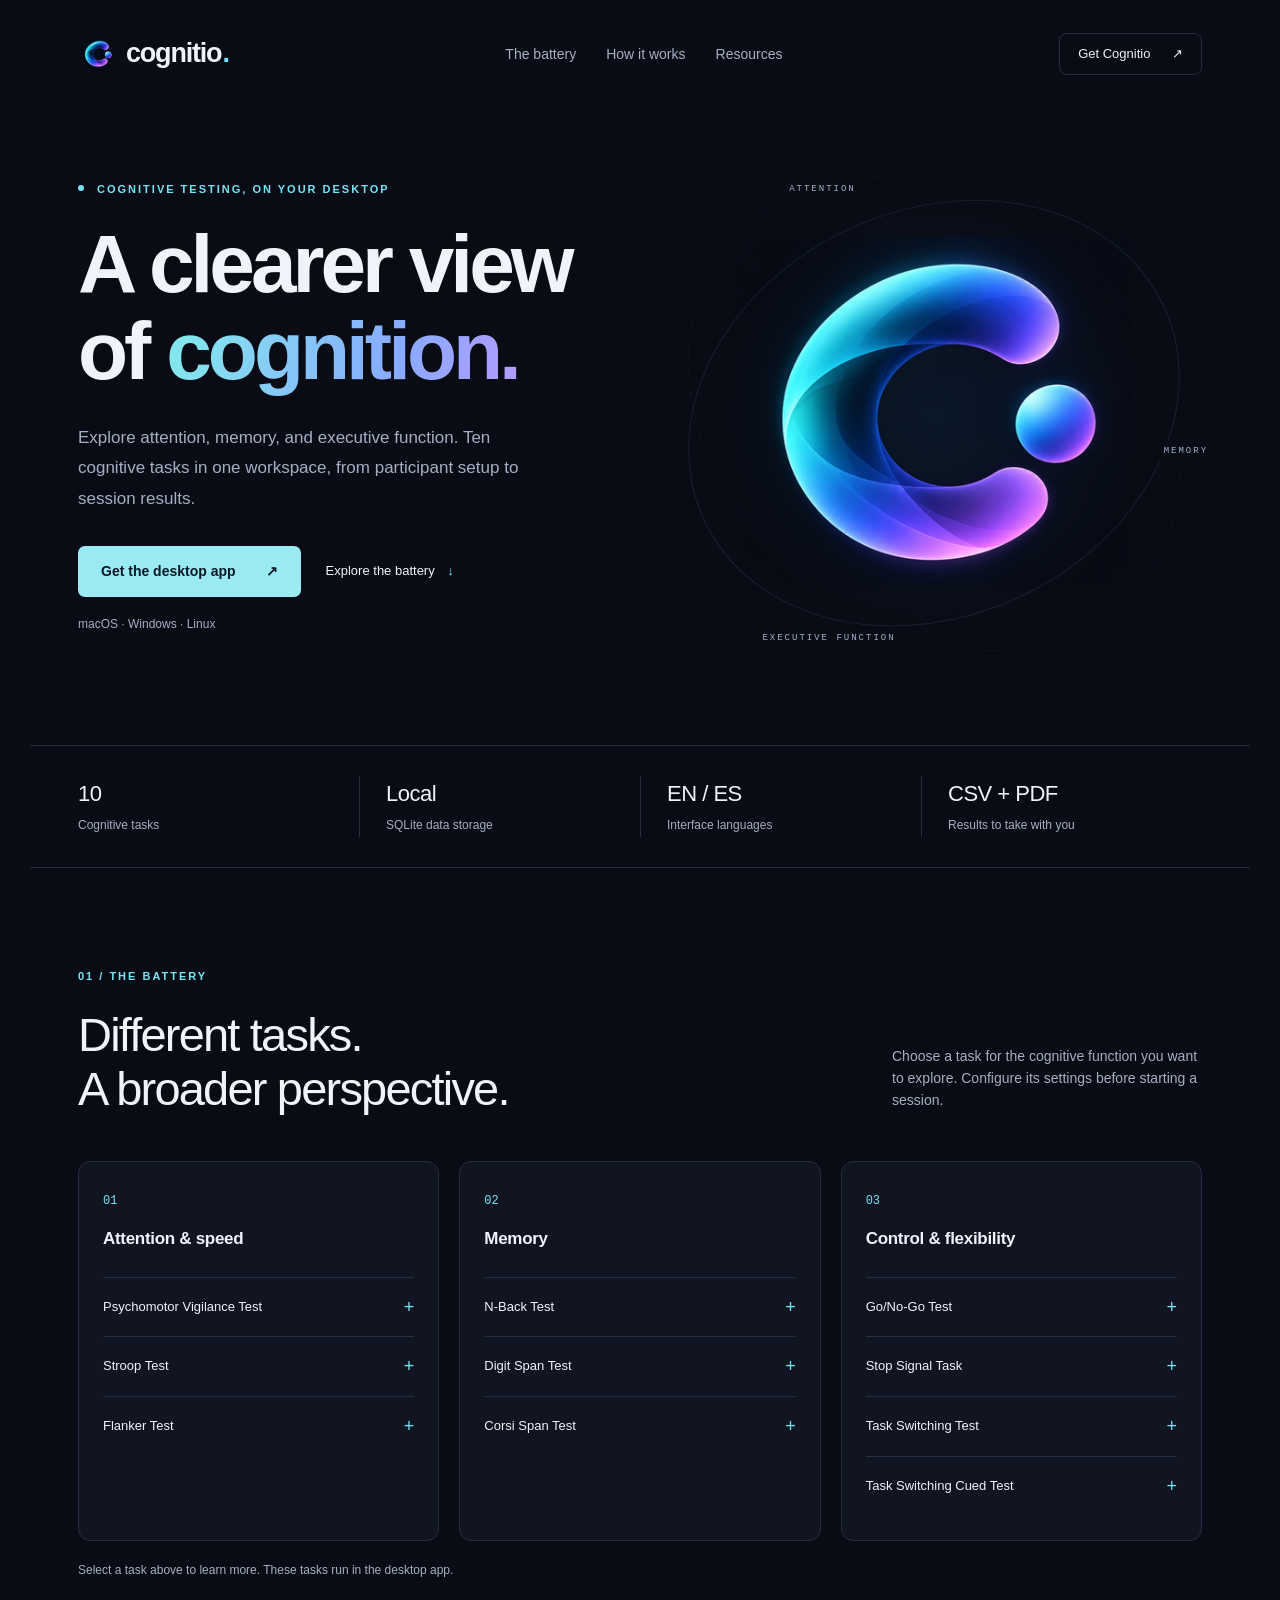
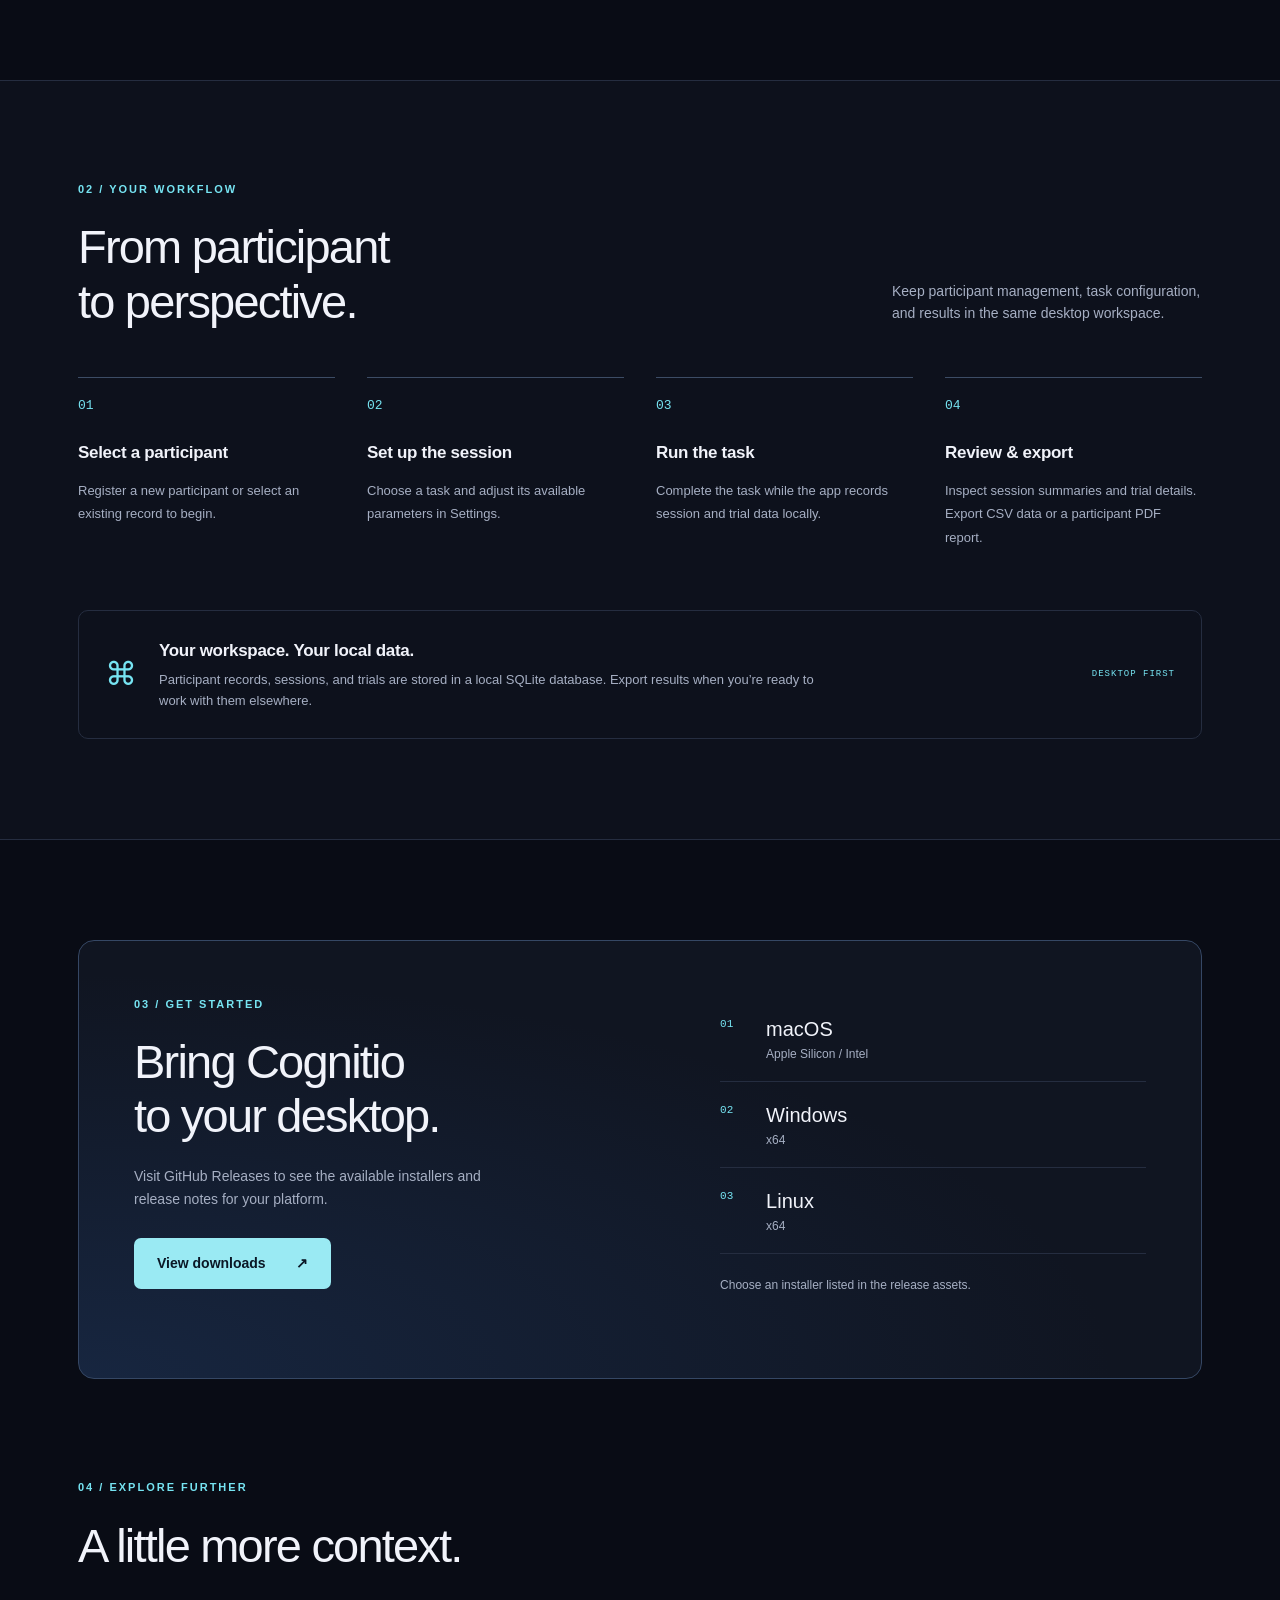
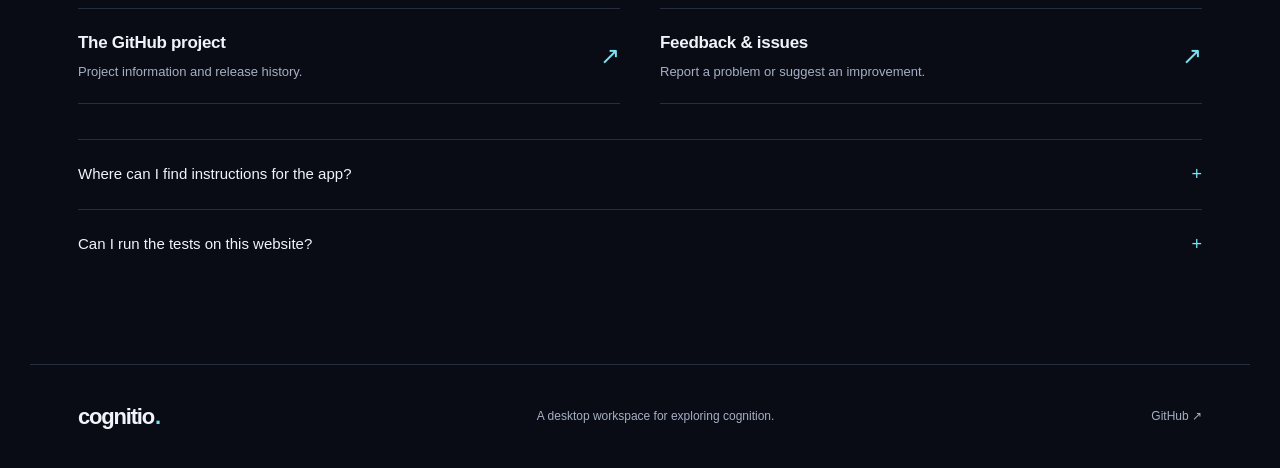
==== index.html @ a2404432 "Create Cognitio website" ====
<!doctype html>
<!-- Public Cognitio overview; the desktop application runs separately. -->
<html lang="en">
  <head>
    <meta charset="UTF-8">
    <meta name="viewport" content="width=device-width, initial-scale=1">
    <meta name="theme-color" content="#090c15">
    <meta name="description" content="Cognitio is a desktop cognitive test battery with ten tasks, configurable sessions, local data storage, and CSV and PDF exports.">
    <meta property="og:title" content="Cognitio — Explore cognition">
    <meta property="og:description" content="Ten cognitive tasks. One desktop workspace. Explore attention, memory, and executive function with Cognitio.">
    <meta property="og:type" content="website">
    <meta property="og:image" content="https://kvongruenigen.github.io/cognitio/assets/opengraph.png">
    <meta name="twitter:card" content="summary_large_image">
    <link rel="icon" href="assets/favicon.ico">
    <link rel="apple-touch-icon" href="assets/apple-touch-icon.png">
    <link rel="stylesheet" href="styles.css">
    <title>Cognitio — Explore cognition</title>
  </head>
  <body>
    <a class="skip-link" href="#main">Skip to content</a>
    <header class="site-header wrap">
      <a class="brand" href="#" aria-label="Cognitio home"><img src="assets/cognitio-mark.png" width="40" height="40" alt="">cognitio<span class="brand-dot">.</span></a>
      <nav aria-label="Main navigation">
        <a href="#tests">The battery</a>
        <a href="#workflow">How it works</a>
        <a href="#resources">Resources</a>
      </nav>
      <a class="header-cta" href="#download">Get Cognitio <span aria-hidden="true">↗</span></a>
    </header>

    <main id="main">
      <section class="hero wrap" aria-labelledby="hero-title">
        <div class="hero-copy">
          <p class="eyebrow"><span class="status-dot" aria-hidden="true"></span> Cognitive testing, on your desktop</p>
          <h1 id="hero-title">A clearer view<br>of <span>cognition.</span></h1>
          <p class="hero-description">Explore attention, memory, and executive function. Ten cognitive tasks in one workspace, from participant setup to session results.</p>
          <div class="actions"><a class="button primary" href="#download">Get the desktop app <span aria-hidden="true">↗</span></a><a class="text-link" href="#tests">Explore the battery <span aria-hidden="true">↓</span></a></div>
          <p class="platform-note">macOS · Windows · Linux</p>
        </div>
        <div class="hero-art">
          <div class="orbit orbit-one"></div><div class="orbit orbit-two"></div>
          <img src="assets/cognitio-mark.png" width="512" height="512" alt="Cognitio's fluid cyan, blue, and violet C mark" fetchpriority="high">
          <span class="art-label label-top">ATTENTION</span><span class="art-label label-right">MEMORY</span><span class="art-label label-bottom">EXECUTIVE FUNCTION</span>
        </div>
      </section>

      <div class="facts wrap" aria-label="App highlights">
        <div><strong>10</strong><span>Cognitive tasks</span></div>
        <div><strong>Local</strong><span>SQLite data storage</span></div>
        <div><strong>EN / ES</strong><span>Interface languages</span></div>
        <div><strong>CSV + PDF</strong><span>Results to take with you</span></div>
      </div>

      <section class="section wrap" id="tests" aria-labelledby="tests-title">
        <div class="section-heading"><div><p class="eyebrow">01 / The battery</p><h2 id="tests-title">Different tasks.<br>A broader perspective.</h2></div><p>Choose a task for the cognitive function you want to explore. Configure its settings before starting a session.</p></div>
        <div class="task-groups">
          <article class="task-group"><div class="group-heading"><span class="group-number">01</span><h3>Attention &amp; speed</h3></div>
            <details><summary>Psychomotor Vigilance Test <span>PVT</span></summary><p>Measures sustained attention and reaction speed over time.</p></details>
            <details><summary>Stroop Test <span>STROOP</span></summary><p>Assesses interference control and executive attention.</p></details>
            <details><summary>Flanker Test <span>FLANKER</span></summary><p>Assesses selective attention and conflict resolution.</p></details>
          </article>
          <article class="task-group"><div class="group-heading"><span class="group-number">02</span><h3>Memory</h3></div>
            <details><summary>N-Back Test <span>N-BACK</span></summary><p>Measures online updating in working memory.</p></details>
            <details><summary>Digit Span Test <span>DIGIT SPAN</span></summary><p>Evaluates verbal working-memory span capacity.</p></details>
            <details><summary>Corsi Span Test <span>CORSI</span></summary><p>Assesses visuospatial short-term memory span.</p></details>
          </article>
          <article class="task-group"><div class="group-heading"><span class="group-number">03</span><h3>Control &amp; flexibility</h3></div>
            <details><summary>Go/No-Go Test <span>GO / NO-GO</span></summary><p>Assesses response inhibition and impulse control.</p></details>
            <details><summary>Stop Signal Task <span>STOP SIGNAL</span></summary><p>Measures the ability to cancel an initiated response.</p></details>
            <details><summary>Task Switching Test <span>SWITCHING</span></summary><p>Evaluates cognitive flexibility between task rules.</p></details>
            <details><summary>Task Switching Cued Test <span>CUED</span></summary><p>Measures cue-driven reconfiguration of task sets.</p></details>
          </article>
        </div>
        <p class="section-note">Select a task above to learn more. These tasks run in the desktop app.</p>
      </section>

      <section class="workflow-section" id="workflow" aria-labelledby="workflow-title"><div class="wrap section">
        <div class="section-heading"><div><p class="eyebrow">02 / Your workflow</p><h2 id="workflow-title">From participant<br>to perspective.</h2></div><p>Keep participant management, task configuration, and results in the same desktop workspace.</p></div>
        <ol class="workflow">
          <li><span class="step">01</span><h3>Select a participant</h3><p>Register a new participant or select an existing record to begin.</p></li>
          <li><span class="step">02</span><h3>Set up the session</h3><p>Choose a task and adjust its available parameters in Settings.</p></li>
          <li><span class="step">03</span><h3>Run the task</h3><p>Complete the task while the app records session and trial data locally.</p></li>
          <li><span class="step">04</span><h3>Review &amp; export</h3><p>Inspect session summaries and trial details. Export CSV data or a participant PDF report.</p></li>
        </ol>
        <div class="data-note"><span class="data-symbol" aria-hidden="true">⌘</span><div><h3>Your workspace. Your local data.</h3><p>Participant records, sessions, and trials are stored in a local SQLite database. Export results when you’re ready to work with them elsewhere.</p></div><span class="data-tag">DESKTOP FIRST</span></div>
      </div></section>

      <section class="section wrap" id="download" aria-labelledby="download-title">
        <div class="download-panel"><div><p class="eyebrow">03 / Get started</p><h2 id="download-title">Bring Cognitio<br>to your desktop.</h2><p>Visit GitHub Releases to see the available installers and release notes for your platform.</p><a class="button primary" href="https://github.com/kvongruenigen/cognitio/releases">View downloads <span aria-hidden="true">↗</span></a></div><div class="platforms" aria-label="Desktop platforms"><div><span aria-hidden="true">01</span><strong>macOS</strong><span>Apple Silicon / Intel</span></div><div><span aria-hidden="true">02</span><strong>Windows</strong><span>x64</span></div><div><span aria-hidden="true">03</span><strong>Linux</strong><span>x64</span></div><p>Choose an installer listed in the release assets.</p></div></div>
      </section>

      <section class="resources wrap" id="resources" aria-labelledby="resources-title">
        <div><p class="eyebrow">04 / Explore further</p><h2 id="resources-title">A little more context.</h2></div>
        <div class="resource-links"><a href="https://github.com/kvongruenigen/cognitio"><div><h3>The GitHub project</h3><p>Project information and release history.</p></div><span aria-hidden="true">↗</span></a><a href="https://github.com/kvongruenigen/cognitio/issues"><div><h3>Feedback &amp; issues</h3><p>Report a problem or suggest an improvement.</p></div><span aria-hidden="true">↗</span></a></div>
        <details class="faq"><summary>Where can I find instructions for the app?</summary><p>Open Help in the desktop app for the User Guide and Test Descriptions. Start by selecting a participant, then choose a task from the Tests screen.</p></details>
        <details class="faq"><summary>Can I run the tests on this website?</summary><p>The cognitive tasks run in the Cognitio desktop app. This website introduces the app and links to its releases.</p></details>
      </section>
    </main>
    <footer class="footer wrap"><a class="brand" href="#">cognitio<span class="brand-dot">.</span></a><p>A desktop workspace for exploring cognition.</p><a href="https://github.com/kvongruenigen/cognitio">GitHub <span aria-hidden="true">↗</span></a></footer>
  </body>
</html>
---- styles.css ----
/* Standalone GitHub Pages presentation, independent of the Electron renderer. */
:root { color-scheme: dark; --bg: #090c15; --panel: #101521; --text: #f1f3fa; --muted: #a6afc3; --line: #252d40; --cyan: #76e4f2; }
* { box-sizing: border-box; }
html { scroll-behavior: smooth; scroll-padding-top: 24px; }
body { margin: 0; background: var(--bg); color: var(--text); font-family: -apple-system, BlinkMacSystemFont, "Segoe UI", sans-serif; line-height: 1.6; }
a { color: inherit; text-decoration: none; }
button, a, summary { -webkit-tap-highlight-color: transparent; }
a:focus-visible, summary:focus-visible { outline: 2px solid var(--cyan); outline-offset: 6px; border-radius: 4px; }
a:hover { color: var(--cyan); }
img { max-width: 100%; height: auto; }
.wrap { max-width: 1220px; margin-inline: auto; padding-inline: 48px; }
.skip-link { position: absolute; top: -100px; left: 20px; z-index: 10; padding: 12px 20px; background: var(--text); color: var(--bg); }
.skip-link:focus { top: 12px; }
.site-header { min-height: 108px; display: flex; align-items: center; justify-content: space-between; gap: 28px; }
.brand { display: inline-flex; align-items: center; gap: 8px; font-size: 27px; font-weight: 700; letter-spacing: -1.2px; }
.brand-dot { color: var(--cyan); margin-left: -7px; }
.brand img { width: 40px; }
nav { display: flex; gap: 30px; font-size: 14px; color: var(--muted); }
.header-cta { padding: 10px 18px; border: 1px solid var(--line); border-radius: 8px; font-size: 13px; }
.header-cta span { margin-left: 18px; }
.hero { display: grid; grid-template-columns: 1.1fr 1fr; align-items: center; min-height: 580px; padding-top: 38px; padding-bottom: 64px; }
.eyebrow { font-size: 11px; font-weight: 600; text-transform: uppercase; letter-spacing: 2px; color: var(--cyan); margin: 0 0 22px; }
.status-dot { display: inline-block; height: 6px; width: 6px; border-radius: 50%; background: var(--cyan); margin-right: 8px; vertical-align: 2px; }
h1 { font-size: clamp(48px, 6.5vw, 82px); line-height: 1.06; letter-spacing: -4px; margin: 0 0 28px; font-weight: 600; }
h1 span { background: linear-gradient(105deg, #83e5ee 8%, #88abff 65%, #b39bff); color: transparent; background-clip: text; }
.hero-description { max-width: 450px; font-size: 17px; line-height: 1.8; color: var(--muted); margin: 0 0 32px; }
.actions { display: flex; gap: 25px; align-items: center; flex-wrap: wrap; }
.button { display: inline-flex; justify-content: center; align-items: center; gap: 30px; padding: 14px 23px; border-radius: 7px; font-size: 14px; font-weight: 600; }
.primary { background: #9aeaf3; color: #0a1725; transition: background .2s, transform .2s; }
.primary:hover { background: #c0f6fc; color: #0a1725; transform: translateY(-2px); }
.text-link { font-size: 13px; }
.text-link span { padding-left: 9px; color: var(--cyan); }
.platform-note { font-size: 12px; color: var(--muted); margin-top: 18px; }
.hero-art { position: relative; aspect-ratio: 1; display: grid; place-items: center; isolation: isolate; }
.hero-art::before { content: ""; position: absolute; inset: 10%; background: radial-gradient(ellipse, #16416050, transparent 70%); z-index: -1; }
.hero-art img { width: 88%; z-index: 1; }
.orbit { position: absolute; border: 1px solid #26355288; border-radius: 50%; width: 95%; height: 95%; transform: rotate(-25deg) scaleY(.8); }
.orbit-two { width: 100%; height: 100%; transform: rotate(40deg) scaleY(.8); border-style: dashed; opacity: .5; }
.art-label { position: absolute; font: 9px ui-monospace, SFMono-Regular, monospace; letter-spacing: 2px; color: #a1b2cd; padding: 6px 10px; background: var(--bg); z-index: 2; }
.label-top { top: 6%; left: 21%; }
.label-right { right: -3%; top: 55%; }
.label-bottom { bottom: 6%; left: 16%; }
.facts { display: grid; grid-template-columns: repeat(4, 1fr); padding-block: 30px; border-block: 1px solid var(--line); }
.facts div { padding-left: 26px; border-left: 1px solid var(--line); }
.facts div:first-child { border: 0; padding-left: 0; }
.facts strong { display: block; font-size: 22px; font-weight: 500; letter-spacing: -.5px; }
.facts span { font-size: 12px; color: var(--muted); }
.section { padding-top: 100px; padding-bottom: 100px; }
.section-heading { display: flex; justify-content: space-between; gap: 60px; align-items: flex-end; margin-bottom: 45px; }
h2 { font-size: clamp(32px, 4vw, 47px); font-weight: 500; line-height: 1.15; letter-spacing: -1.8px; margin: 0; }
.section-heading > p { max-width: 310px; color: var(--muted); font-size: 14px; margin: 0 0 4px; }
.task-groups { display: grid; grid-template-columns: repeat(3, 1fr); gap: 20px; }
.task-group { background: var(--panel); border: 1px solid var(--line); border-radius: 12px; padding: 24px; }
.group-number { font: 12px ui-monospace, SFMono-Regular, monospace; color: var(--cyan); }
h3 { font-size: 17px; font-weight: 600; margin: 0; letter-spacing: -.3px; }
.group-heading h3 { margin-top: 14px; margin-bottom: 24px; }
details { border-top: 1px solid var(--line); }
summary { cursor: pointer; list-style: none; padding: 15px 0; font-size: 13px; display: flex; align-items: center; justify-content: space-between; gap: 12px; }
summary::-webkit-details-marker { display: none; }
summary::after { content: "+"; color: var(--cyan); font-size: 18px; }
details[open] > summary::after { content: "−"; }
summary span { display: none; }
details p { color: var(--muted); font-size: 13px; margin: 0 0 16px; }
.section-note { font-size: 12px; color: var(--muted); margin: 20px 0 0; }
.workflow-section { background: #0d111c; border-block: 1px solid var(--line); }
.workflow { padding: 0; margin: 48px 0; list-style: none; display: grid; grid-template-columns: repeat(4, 1fr); gap: 32px; }
.step { display: block; font: 13px ui-monospace, SFMono-Regular, monospace; color: var(--cyan); border-top: 1px solid #3c4c65; padding-top: 20px; margin-bottom: 26px; }
.workflow p { font-size: 13px; color: var(--muted); line-height: 1.8; }
.data-note { display: flex; gap: 22px; align-items: center; border: 1px solid var(--line); border-radius: 10px; padding: 26px; }
.data-symbol { font-size: 32px; color: var(--cyan); }
.data-note p { max-width: 670px; font-size: 13px; color: var(--muted); margin: 6px 0 0; }
.data-tag { margin-left: auto; flex-shrink: 0; font: 9px ui-monospace, SFMono-Regular, monospace; color: var(--cyan); letter-spacing: 1px; }
.download-panel { border: 1px solid #354764; border-radius: 16px; padding: 55px; display: grid; grid-template-columns: 1.2fr 1fr; gap: 75px; background: radial-gradient(ellipse at 0% 100%, #172640 0%, #101521 65%); }
.download-panel p:not(.eyebrow) { color: var(--muted); font-size: 14px; max-width: 370px; margin: 22px 0 28px; }
.platforms { align-self: center; }
.platforms > div { display: grid; grid-template-columns: 28px 1fr; column-gap: 18px; padding: 17px 0; border-bottom: 1px solid var(--line); }
.platforms > div > span:first-child { grid-row: span 2; color: var(--cyan); font: 11px ui-monospace, SFMono-Regular, monospace; padding-top: 5px; }
.platforms strong { font-weight: 500; font-size: 20px; }
.platforms > div > span:last-child { font-size: 12px; color: var(--muted); }
.platforms p { font-size: 12px !important; }
.resources { padding-bottom: 85px; }
.resource-links { display: grid; grid-template-columns: 1fr 1fr; gap: 40px; margin-top: 35px; margin-bottom: 35px; }
.resource-links a { padding-block: 20px; border-block: 1px solid var(--line); display: flex; justify-content: space-between; align-items: center; gap: 20px; }
.resource-links p { color: var(--muted); font-size: 13px; margin: 6px 0 0; }
.resource-links a > span { color: var(--cyan); font-size: 24px; }
.faq summary { font-size: 15px; padding-block: 20px; }
.faq p { max-width: 700px; }
.footer { display: flex; align-items: center; justify-content: space-between; gap: 25px; padding-block: 30px; border-top: 1px solid var(--line); }
.footer .brand { font-size: 22px; }
.footer p, .footer > a:last-child { color: var(--muted); font-size: 12px; }
@media (max-width: 1000px) { .wrap { padding-inline: 30px; } h1 { letter-spacing: -2.5px; } .task-group { padding: 19px; } .download-panel { padding: 35px; gap: 40px; } .hero { min-height: 520px; } .data-tag { display: none; } }
@media (max-width: 760px) { .wrap { padding-inline: 24px; } .site-header { min-height: 88px; flex-wrap: wrap; gap: 12px; padding-block: 18px; } nav { order: 3; width: 100%; gap: 25px; font-size: 12px; } .header-cta { font-size: 12px; padding: 8px 12px; } .header-cta span { margin-left: 8px; } .hero { grid-template-columns: 1fr; padding-top: 45px; padding-bottom: 35px; } h1 { font-size: clamp(48px, 10vw, 72px); } .hero-description { font-size: 16px; } .hero-art { max-width: 390px; width: 100%; margin: 25px auto 0; } .label-right { right: 0; } .facts { grid-template-columns: 1fr 1fr; row-gap: 28px; } .facts div:nth-child(3) { padding-left: 0; border-left: 0; } .facts strong { font-size: 20px; } .section { padding-block: 65px; } .section-heading { display: block; margin-bottom: 30px; } .section-heading > p { max-width: 100%; margin-top: 20px; } .task-groups { grid-template-columns: 1fr; } .task-group { padding: 24px; } .group-heading { display: flex; align-items: center; gap: 16px; margin-bottom: 18px; } .group-heading h3 { margin: 0; } summary span { display: inline; margin-left: auto; color: var(--muted); font: 9px ui-monospace, SFMono-Regular, monospace; } .workflow { grid-template-columns: 1fr 1fr; gap: 26px; } .data-note { padding: 20px; align-items: flex-start; } .data-symbol { display: none; } .download-panel { grid-template-columns: 1fr; padding: 28px; gap: 25px; } .resource-links { grid-template-columns: 1fr; gap: 15px; } .resources { padding-bottom: 55px; } .footer { flex-wrap: wrap; } .footer p { order: 3; width: 100%; margin: 0; } }
@media (max-width: 400px) { .wrap { padding-inline: 18px; } .brand { font-size: 23px; } .brand img { width: 33px; } nav { gap: 20px; } .workflow { grid-template-columns: 1fr; } summary span { display: none; } .actions { gap: 20px; } }
@media (prefers-reduced-motion: reduce) { html { scroll-behavior: auto; } .primary { transition: none; } .primary:hover { transform: none; } }
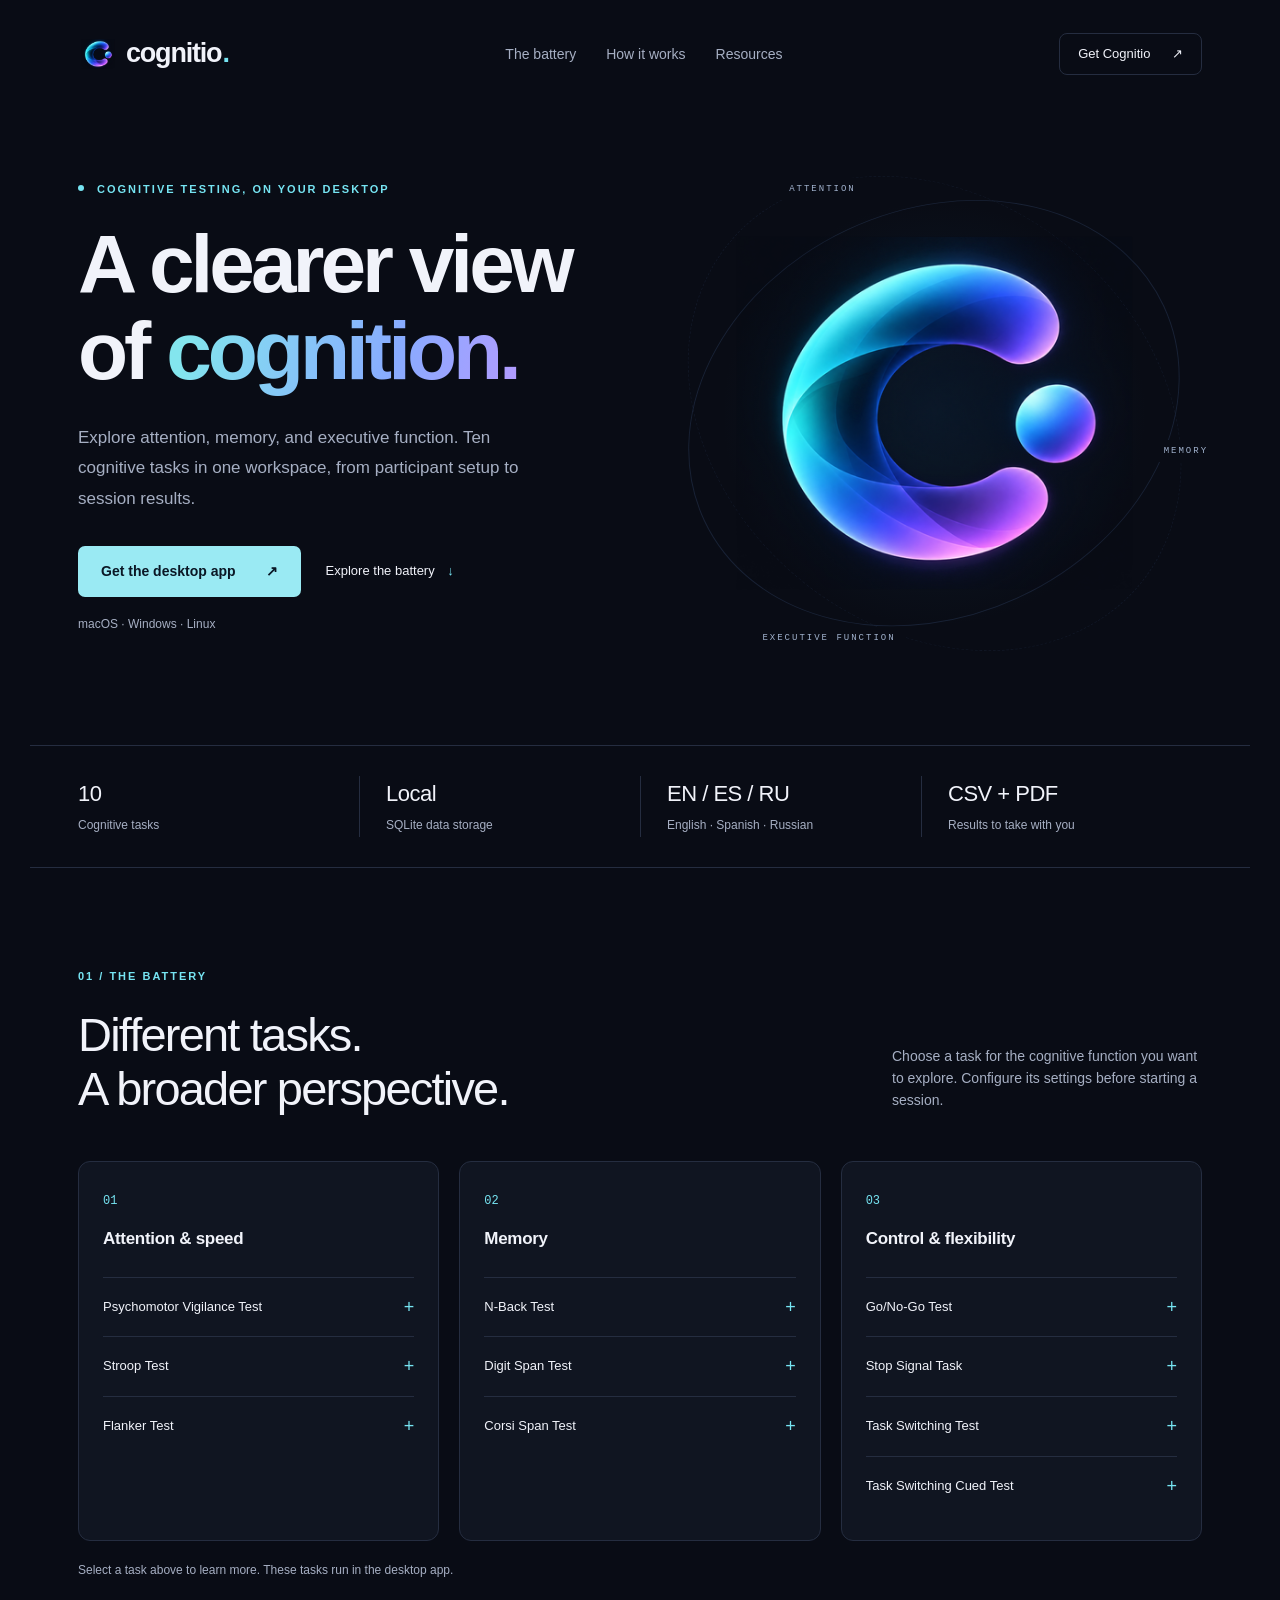
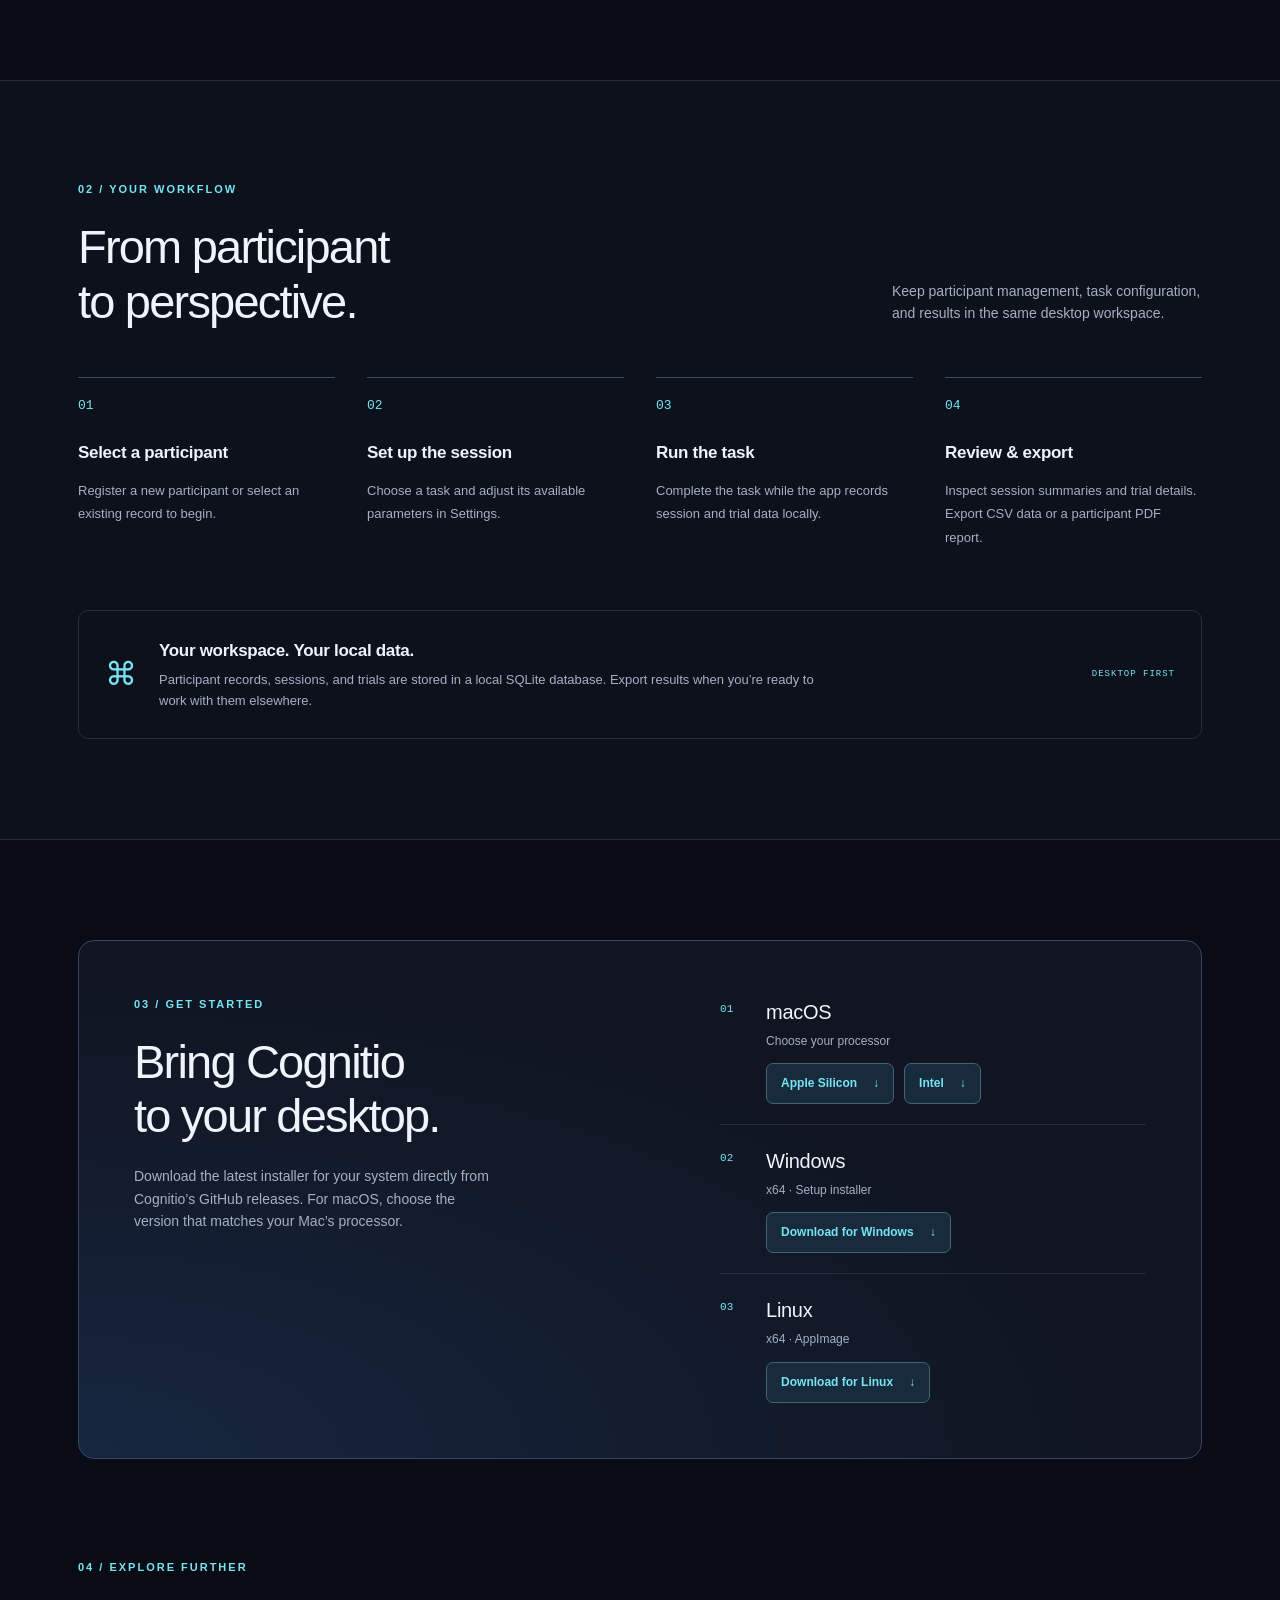
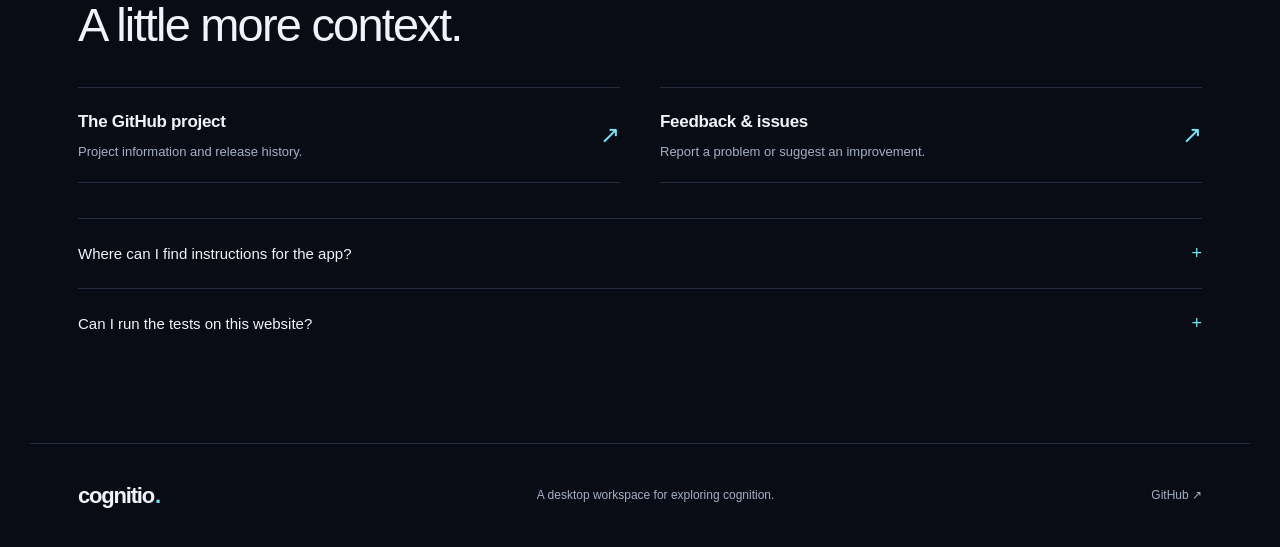
==== commit 8d8facde: "Add Russian, expand task descriptions, and link direct installers" ====
--- a/index.html
+++ b/index.html
@@ -47,7 +47,7 @@
       <div class="facts wrap" aria-label="App highlights">
         <div><strong>10</strong><span>Cognitive tasks</span></div>
         <div><strong>Local</strong><span>SQLite data storage</span></div>
-        <div><strong>EN / ES</strong><span>Interface languages</span></div>
+        <div><strong>EN / ES / RU</strong><span>English · Spanish · Russian</span></div>
         <div><strong>CSV + PDF</strong><span>Results to take with you</span></div>
       </div>
 
@@ -55,20 +55,20 @@
         <div class="section-heading"><div><p class="eyebrow">01 / The battery</p><h2 id="tests-title">Different tasks.<br>A broader perspective.</h2></div><p>Choose a task for the cognitive function you want to explore. Configure its settings before starting a session.</p></div>
         <div class="task-groups">
           <article class="task-group"><div class="group-heading"><span class="group-number">01</span><h3>Attention &amp; speed</h3></div>
-            <details><summary>Psychomotor Vigilance Test <span>PVT</span></summary><p>Measures sustained attention and reaction speed over time.</p></details>
-            <details><summary>Stroop Test <span>STROOP</span></summary><p>Assesses interference control and executive attention.</p></details>
-            <details><summary>Flanker Test <span>FLANKER</span></summary><p>Assesses selective attention and conflict resolution.</p></details>
+            <details><summary>Psychomotor Vigilance Test <span>PVT</span></summary><p>Explore sustained attention by responding as quickly as possible when a visual stimulus appears after an unpredictable delay. The task records reaction times, lapses, and false starts, showing how response speed and consistency vary during the session.</p></details>
+            <details><summary>Stroop Test <span>STROOP</span></summary><p>Identify the ink color of a word while ignoring what the word says. Some trials match the word to its color; others create a conflict, such as the word GREEN displayed in red. Reaction time and accuracy capture how participants handle this interference.</p></details>
+            <details><summary>Flanker Test <span>FLANKER</span></summary><p>Respond to the direction of the center arrow while ignoring the arrows on either side. The surrounding arrows can point in the same or opposite direction, creating different levels of distraction. The task records response speed and accuracy to explore selective attention and conflict resolution.</p></details>
           </article>
           <article class="task-group"><div class="group-heading"><span class="group-number">02</span><h3>Memory</h3></div>
-            <details><summary>N-Back Test <span>N-BACK</span></summary><p>Measures online updating in working memory.</p></details>
-            <details><summary>Digit Span Test <span>DIGIT SPAN</span></summary><p>Evaluates verbal working-memory span capacity.</p></details>
-            <details><summary>Corsi Span Test <span>CORSI</span></summary><p>Assesses visuospatial short-term memory span.</p></details>
+            <details><summary>N-Back Test <span>N-BACK</span></summary><p>Follow a stream of letters and respond when the current letter matches the one shown a specified number of trials earlier. Keeping track requires continuously updating the information held in working memory. The task records correct matches, missed matches, false alarms, and reaction times.</p></details>
+            <details><summary>Digit Span Test <span>DIGIT SPAN</span></summary><p>Watch a sequence of digits, then enter them in the same order from memory. Longer sequences increase the amount of information that must be retained and reproduced. The task records sequence length, the recalled digits, and accuracy to explore verbal memory span.</p></details>
+            <details><summary>Corsi Span Test <span>CORSI</span></summary><p>Watch blocks light up in sequence, then click them in the same order. The sequence grows after correct responses, increasing the demand on visuospatial memory. The task records the shown and recalled sequences, span length, and errors.</p></details>
           </article>
           <article class="task-group"><div class="group-heading"><span class="group-number">03</span><h3>Control &amp; flexibility</h3></div>
-            <details><summary>Go/No-Go Test <span>GO / NO-GO</span></summary><p>Assesses response inhibition and impulse control.</p></details>
-            <details><summary>Stop Signal Task <span>STOP SIGNAL</span></summary><p>Measures the ability to cancel an initiated response.</p></details>
-            <details><summary>Task Switching Test <span>SWITCHING</span></summary><p>Evaluates cognitive flexibility between task rules.</p></details>
-            <details><summary>Task Switching Cued Test <span>CUED</span></summary><p>Measures cue-driven reconfiguration of task sets.</p></details>
+            <details><summary>Go/No-Go Test <span>GO / NO-GO</span></summary><p>Respond when GO appears and withhold your response when NO-GO appears. Repeated go trials build a tendency to respond, making it harder to stop on a no-go trial. Reaction times and response errors capture attention and the ability to inhibit an automatic response.</p></details>
+            <details><summary>Stop Signal Task <span>STOP SIGNAL</span></summary><p>Respond quickly to a directional arrow, but withhold your response if a stop signal appears shortly afterward. Because the signal arrives after the initial stimulus, participants may already be preparing to act. The task records stop-signal delays, reaction times, and response outcomes to explore response cancellation.</p></details>
+            <details><summary>Task Switching Test <span>SWITCHING</span></summary><p>Classify a letter as a vowel or consonant, or a number as odd or even, depending on where the letter–number pair appears on screen. The task includes letter, number, and mixed blocks. Response speed and accuracy on repeat and switch trials help describe the effort involved in changing task rules.</p></details>
+            <details><summary>Task Switching Cued Test <span>CUED</span></summary><p>Use the cue shown before each stimulus to decide whether to respond to its shape or its color. Participants alternate between identifying circles or rectangles and identifying orange or blue. The task records reaction times and accuracy on repeat and switch trials to explore how advance cues guide changes in attention.</p></details>
           </article>
         </div>
         <p class="section-note">Select a task above to learn more. These tasks run in the desktop app.</p>
@@ -86,7 +86,14 @@
       </div></section>
 
       <section class="section wrap" id="download" aria-labelledby="download-title">
-        <div class="download-panel"><div><p class="eyebrow">03 / Get started</p><h2 id="download-title">Bring Cognitio<br>to your desktop.</h2><p>Visit GitHub Releases to see the available installers and release notes for your platform.</p><a class="button primary" href="https://github.com/kvongruenigen/cognitio/releases">View downloads <span aria-hidden="true">↗</span></a></div><div class="platforms" aria-label="Desktop platforms"><div><span aria-hidden="true">01</span><strong>macOS</strong><span>Apple Silicon / Intel</span></div><div><span aria-hidden="true">02</span><strong>Windows</strong><span>x64</span></div><div><span aria-hidden="true">03</span><strong>Linux</strong><span>x64</span></div><p>Choose an installer listed in the release assets.</p></div></div>
+        <div class="download-panel">
+          <div><p class="eyebrow">03 / Get started</p><h2 id="download-title">Bring Cognitio<br>to your desktop.</h2><p>Download the latest installer for your system directly from Cognitio’s GitHub releases. For macOS, choose the version that matches your Mac’s processor.</p></div>
+          <div class="platforms" aria-label="Desktop downloads">
+            <div class="platform-download"><span class="platform-number" aria-hidden="true">01</span><div class="platform-info"><h3>macOS</h3><p>Choose your processor</p><div class="download-actions"><a class="button download-button" href="https://github.com/kvongruenigen/cognitio/releases/latest/download/Cognitio-arm64.dmg" aria-label="Download Cognitio for macOS Apple Silicon">Apple Silicon <span aria-hidden="true">↓</span></a><a class="button download-button" href="https://github.com/kvongruenigen/cognitio/releases/latest/download/Cognitio-x64.dmg" aria-label="Download Cognitio for macOS Intel">Intel <span aria-hidden="true">↓</span></a></div></div></div>
+            <div class="platform-download"><span class="platform-number" aria-hidden="true">02</span><div class="platform-info"><h3>Windows</h3><p>x64 · Setup installer</p><a class="button download-button" href="https://github.com/kvongruenigen/cognitio/releases/latest/download/Cognitio.Setup.exe">Download for Windows <span aria-hidden="true">↓</span></a></div></div>
+            <div class="platform-download"><span class="platform-number" aria-hidden="true">03</span><div class="platform-info"><h3>Linux</h3><p>x64 · AppImage</p><a class="button download-button" href="https://github.com/kvongruenigen/cognitio/releases/latest/download/Cognitio.AppImage">Download for Linux <span aria-hidden="true">↓</span></a></div></div>
+          </div>
+        </div>
       </section>
 
       <section class="resources wrap" id="resources" aria-labelledby="resources-title">
--- a/styles.css
+++ b/styles.css
@@ -73,11 +73,15 @@
 .download-panel { border: 1px solid #354764; border-radius: 16px; padding: 55px; display: grid; grid-template-columns: 1.2fr 1fr; gap: 75px; background: radial-gradient(ellipse at 0% 100%, #172640 0%, #101521 65%); }
 .download-panel p:not(.eyebrow) { color: var(--muted); font-size: 14px; max-width: 370px; margin: 22px 0 28px; }
 .platforms { align-self: center; }
-.platforms > div { display: grid; grid-template-columns: 28px 1fr; column-gap: 18px; padding: 17px 0; border-bottom: 1px solid var(--line); }
-.platforms > div > span:first-child { grid-row: span 2; color: var(--cyan); font: 11px ui-monospace, SFMono-Regular, monospace; padding-top: 5px; }
-.platforms strong { font-weight: 500; font-size: 20px; }
-.platforms > div > span:last-child { font-size: 12px; color: var(--muted); }
-.platforms p { font-size: 12px !important; }
+.platform-download { display: grid; grid-template-columns: 28px minmax(0, 1fr); column-gap: 18px; padding: 20px 0; border-bottom: 1px solid var(--line); }
+.platform-download:first-child { padding-top: 0; }
+.platform-download:last-child { border-bottom: 0; padding-bottom: 0; }
+.platform-number { color: var(--cyan); font: 11px ui-monospace, SFMono-Regular, monospace; padding-top: 7px; }
+.platform-info h3 { font-weight: 500; font-size: 20px; }
+.download-panel .platform-info p { font-size: 12px; margin: 4px 0 12px; }
+.download-actions { display: flex; flex-wrap: wrap; gap: 10px; }
+.download-button { background: #182b3c; border: 1px solid #406478; color: var(--cyan); font-size: 12px; padding: 10px 14px; gap: 16px; }
+.download-button:hover { background: #223e51; color: #c0f6fc; }
 .resources { padding-bottom: 85px; }
 .resource-links { display: grid; grid-template-columns: 1fr 1fr; gap: 40px; margin-top: 35px; margin-bottom: 35px; }
 .resource-links a { padding-block: 20px; border-block: 1px solid var(--line); display: flex; justify-content: space-between; align-items: center; gap: 20px; }
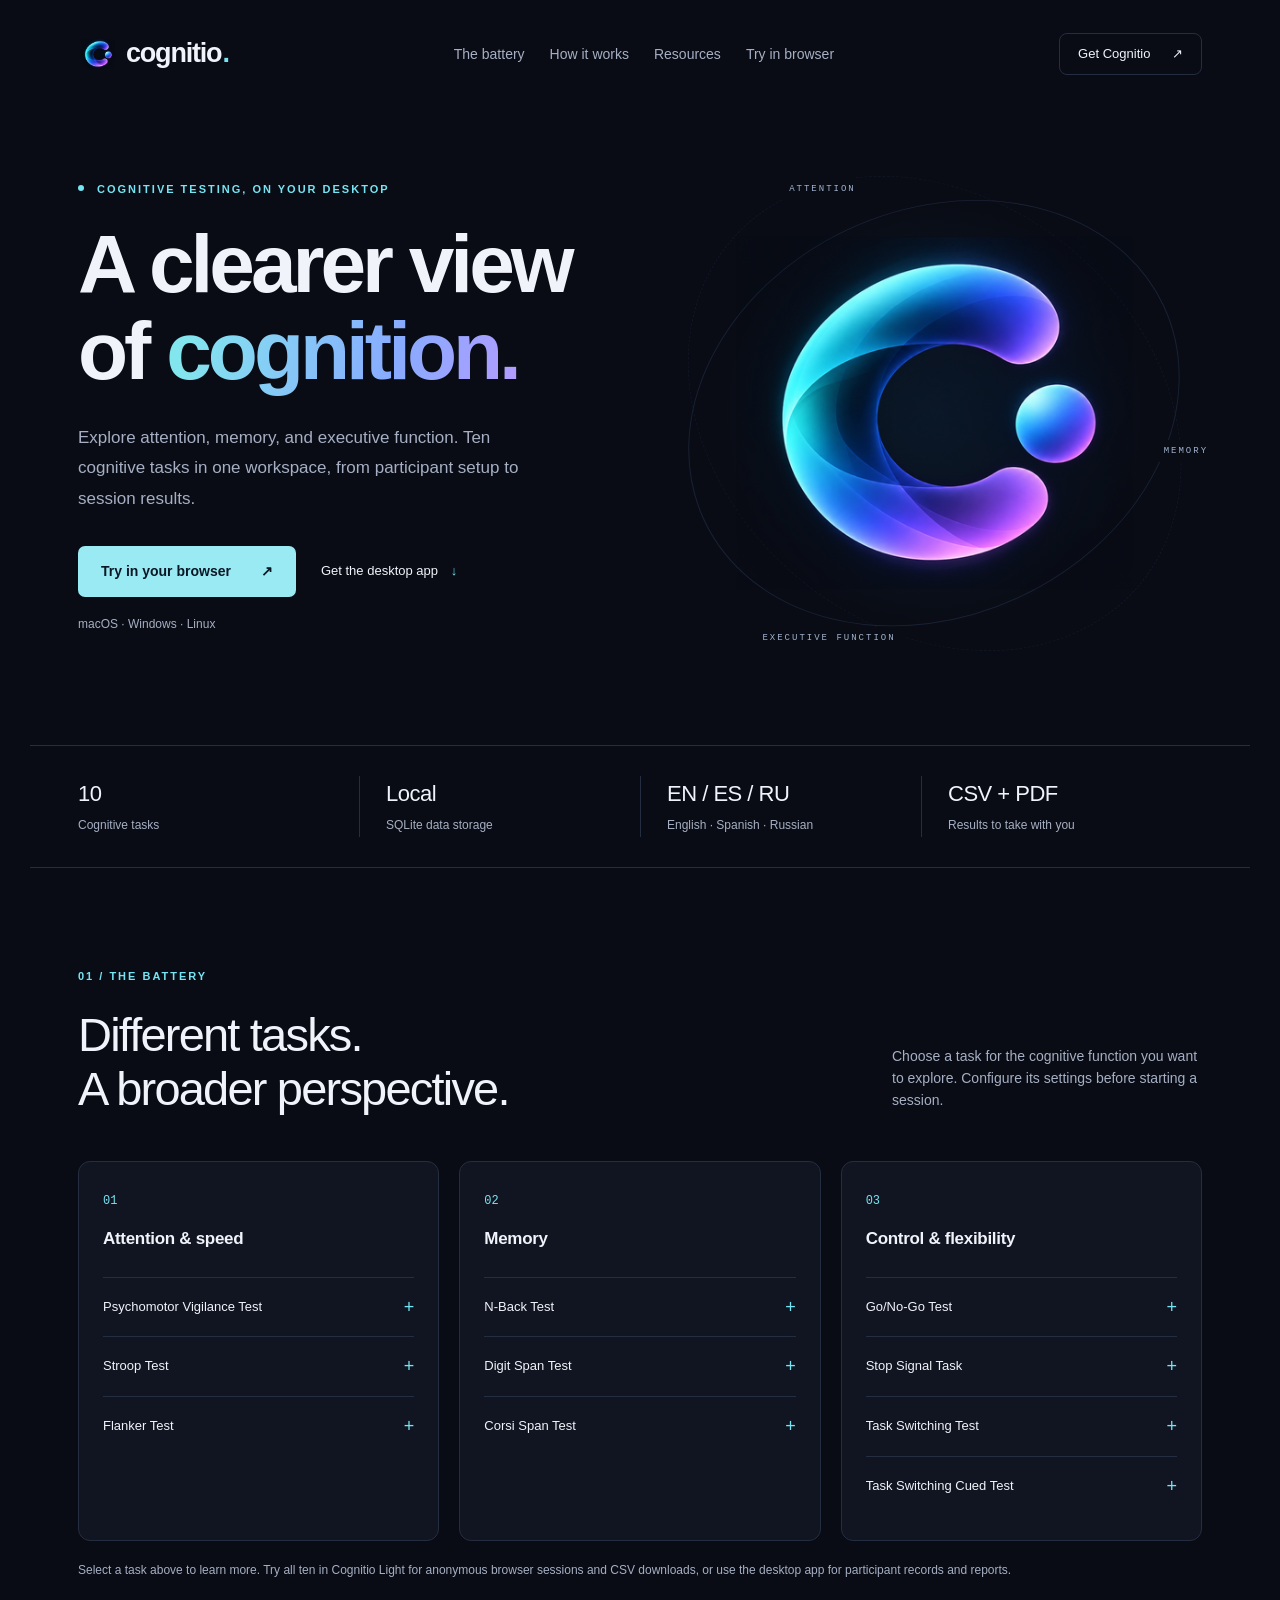
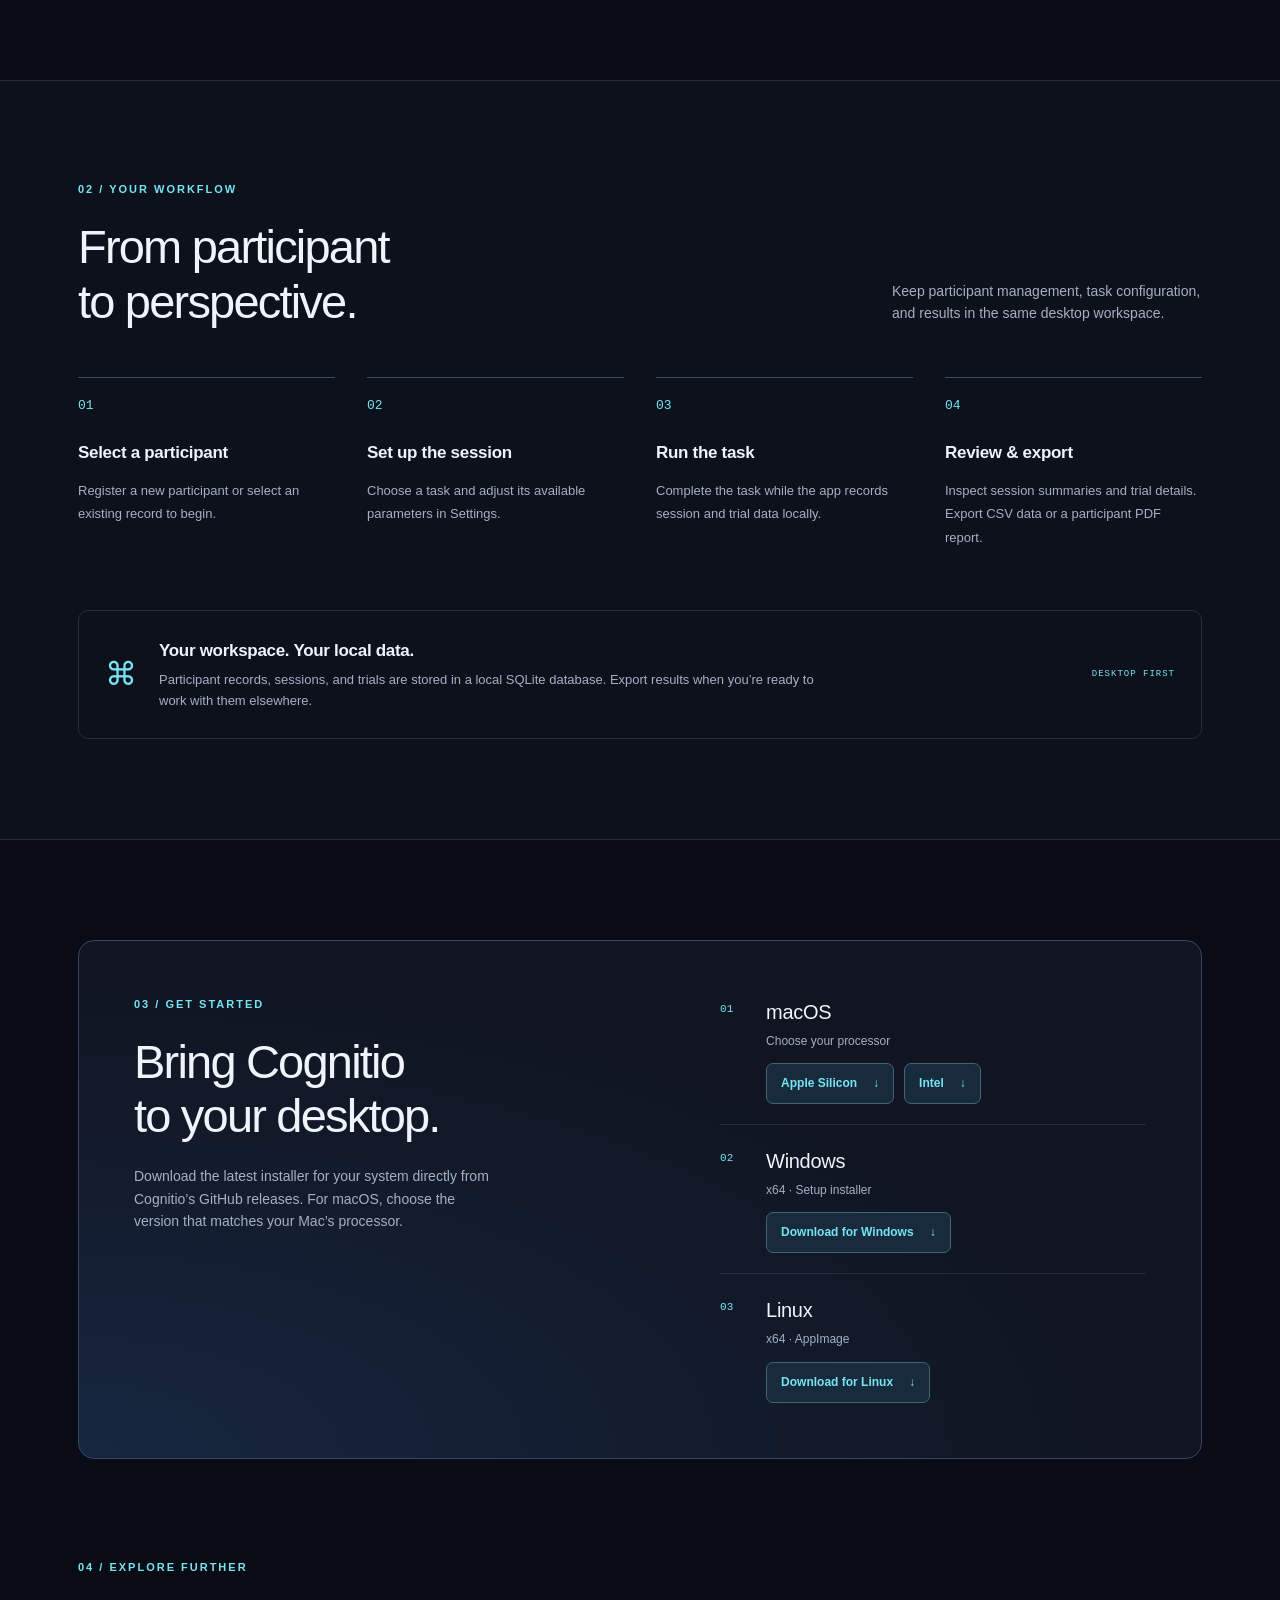
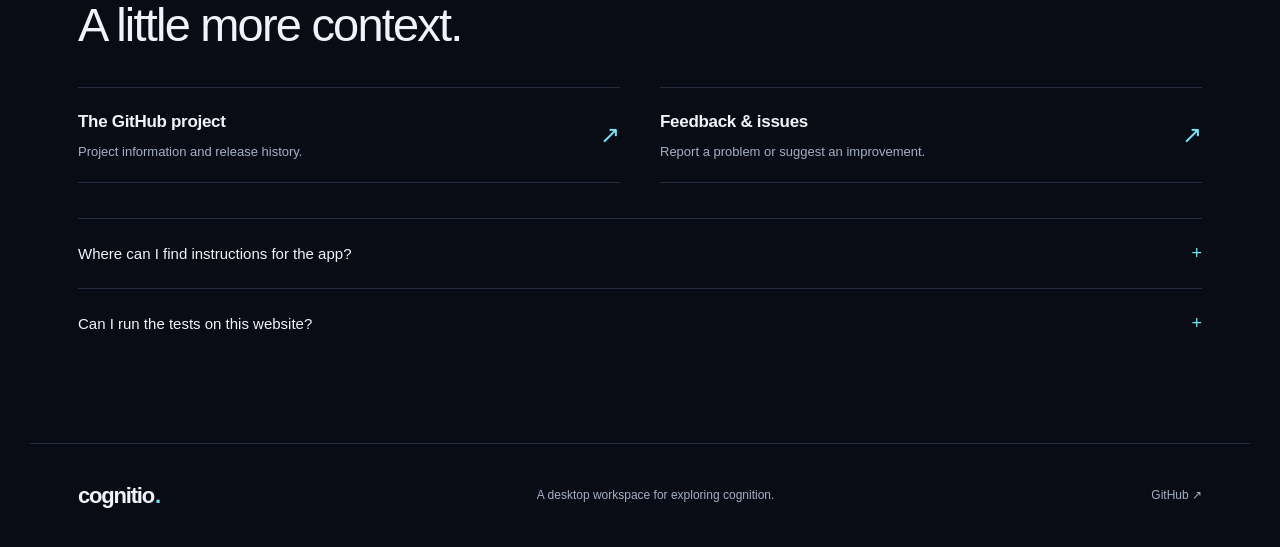
==== commit 1f58362c: "Publish Cognitio Light with ten anonymous browser tasks and CSV exports" ====
--- a/index.html
+++ b/index.html
@@ -24,6 +24,7 @@
         <a href="#tests">The battery</a>
         <a href="#workflow">How it works</a>
         <a href="#resources">Resources</a>
+        <a href="play/">Try in browser</a>
       </nav>
       <a class="header-cta" href="#download">Get Cognitio <span aria-hidden="true">↗</span></a>
     </header>
@@ -34,7 +35,7 @@
           <p class="eyebrow"><span class="status-dot" aria-hidden="true"></span> Cognitive testing, on your desktop</p>
           <h1 id="hero-title">A clearer view<br>of <span>cognition.</span></h1>
           <p class="hero-description">Explore attention, memory, and executive function. Ten cognitive tasks in one workspace, from participant setup to session results.</p>
-          <div class="actions"><a class="button primary" href="#download">Get the desktop app <span aria-hidden="true">↗</span></a><a class="text-link" href="#tests">Explore the battery <span aria-hidden="true">↓</span></a></div>
+          <div class="actions"><a class="button primary" href="play/">Try in your browser <span aria-hidden="true">↗</span></a><a class="text-link" href="#download">Get the desktop app <span aria-hidden="true">↓</span></a></div>
           <p class="platform-note">macOS · Windows · Linux</p>
         </div>
         <div class="hero-art">
@@ -71,7 +72,7 @@
             <details><summary>Task Switching Cued Test <span>CUED</span></summary><p>Use the cue shown before each stimulus to decide whether to respond to its shape or its color. Participants alternate between identifying circles or rectangles and identifying orange or blue. The task records reaction times and accuracy on repeat and switch trials to explore how advance cues guide changes in attention.</p></details>
           </article>
         </div>
-        <p class="section-note">Select a task above to learn more. These tasks run in the desktop app.</p>
+        <p class="section-note">Select a task above to learn more. <a href="play/">Try all ten in Cognitio Light</a> for anonymous browser sessions and CSV downloads, or use the desktop app for participant records and reports.</p>
       </section>
 
       <section class="workflow-section" id="workflow" aria-labelledby="workflow-title"><div class="wrap section">
@@ -100,7 +101,7 @@
         <div><p class="eyebrow">04 / Explore further</p><h2 id="resources-title">A little more context.</h2></div>
         <div class="resource-links"><a href="https://github.com/kvongruenigen/cognitio"><div><h3>The GitHub project</h3><p>Project information and release history.</p></div><span aria-hidden="true">↗</span></a><a href="https://github.com/kvongruenigen/cognitio/issues"><div><h3>Feedback &amp; issues</h3><p>Report a problem or suggest an improvement.</p></div><span aria-hidden="true">↗</span></a></div>
         <details class="faq"><summary>Where can I find instructions for the app?</summary><p>Open Help in the desktop app for the User Guide and Test Descriptions. Start by selecting a participant, then choose a task from the Tests screen.</p></details>
-        <details class="faq"><summary>Can I run the tests on this website?</summary><p>The cognitive tasks run in the Cognitio desktop app. This website introduces the app and links to its releases.</p></details>
+        <details class="faq"><summary>Can I run the tests on this website?</summary><p>Yes. <a href="play/">Open Cognitio Light</a> to run all ten tasks with a laptop or desktop keyboard. Review results immediately and download session trials as CSV. Sessions stay in the page’s memory and disappear when you reload or close it; no participant records are created. The desktop app adds saved participant records, session history, and PDF reports.</p></details>
       </section>
     </main>
     <footer class="footer wrap"><a class="brand" href="#">cognitio<span class="brand-dot">.</span></a><p>A desktop workspace for exploring cognition.</p><a href="https://github.com/kvongruenigen/cognitio">GitHub <span aria-hidden="true">↗</span></a></footer>
--- a/styles.css
+++ b/styles.css
@@ -15,7 +15,7 @@
 .brand { display: inline-flex; align-items: center; gap: 8px; font-size: 27px; font-weight: 700; letter-spacing: -1.2px; }
 .brand-dot { color: var(--cyan); margin-left: -7px; }
 .brand img { width: 40px; }
-nav { display: flex; gap: 30px; font-size: 14px; color: var(--muted); }
+nav { display: flex; flex-wrap: wrap; gap: 16px 25px; font-size: 14px; color: var(--muted); }
 .header-cta { padding: 10px 18px; border: 1px solid var(--line); border-radius: 8px; font-size: 13px; }
 .header-cta span { margin-left: 18px; }
 .hero { display: grid; grid-template-columns: 1.1fr 1fr; align-items: center; min-height: 580px; padding-top: 38px; padding-bottom: 64px; }
